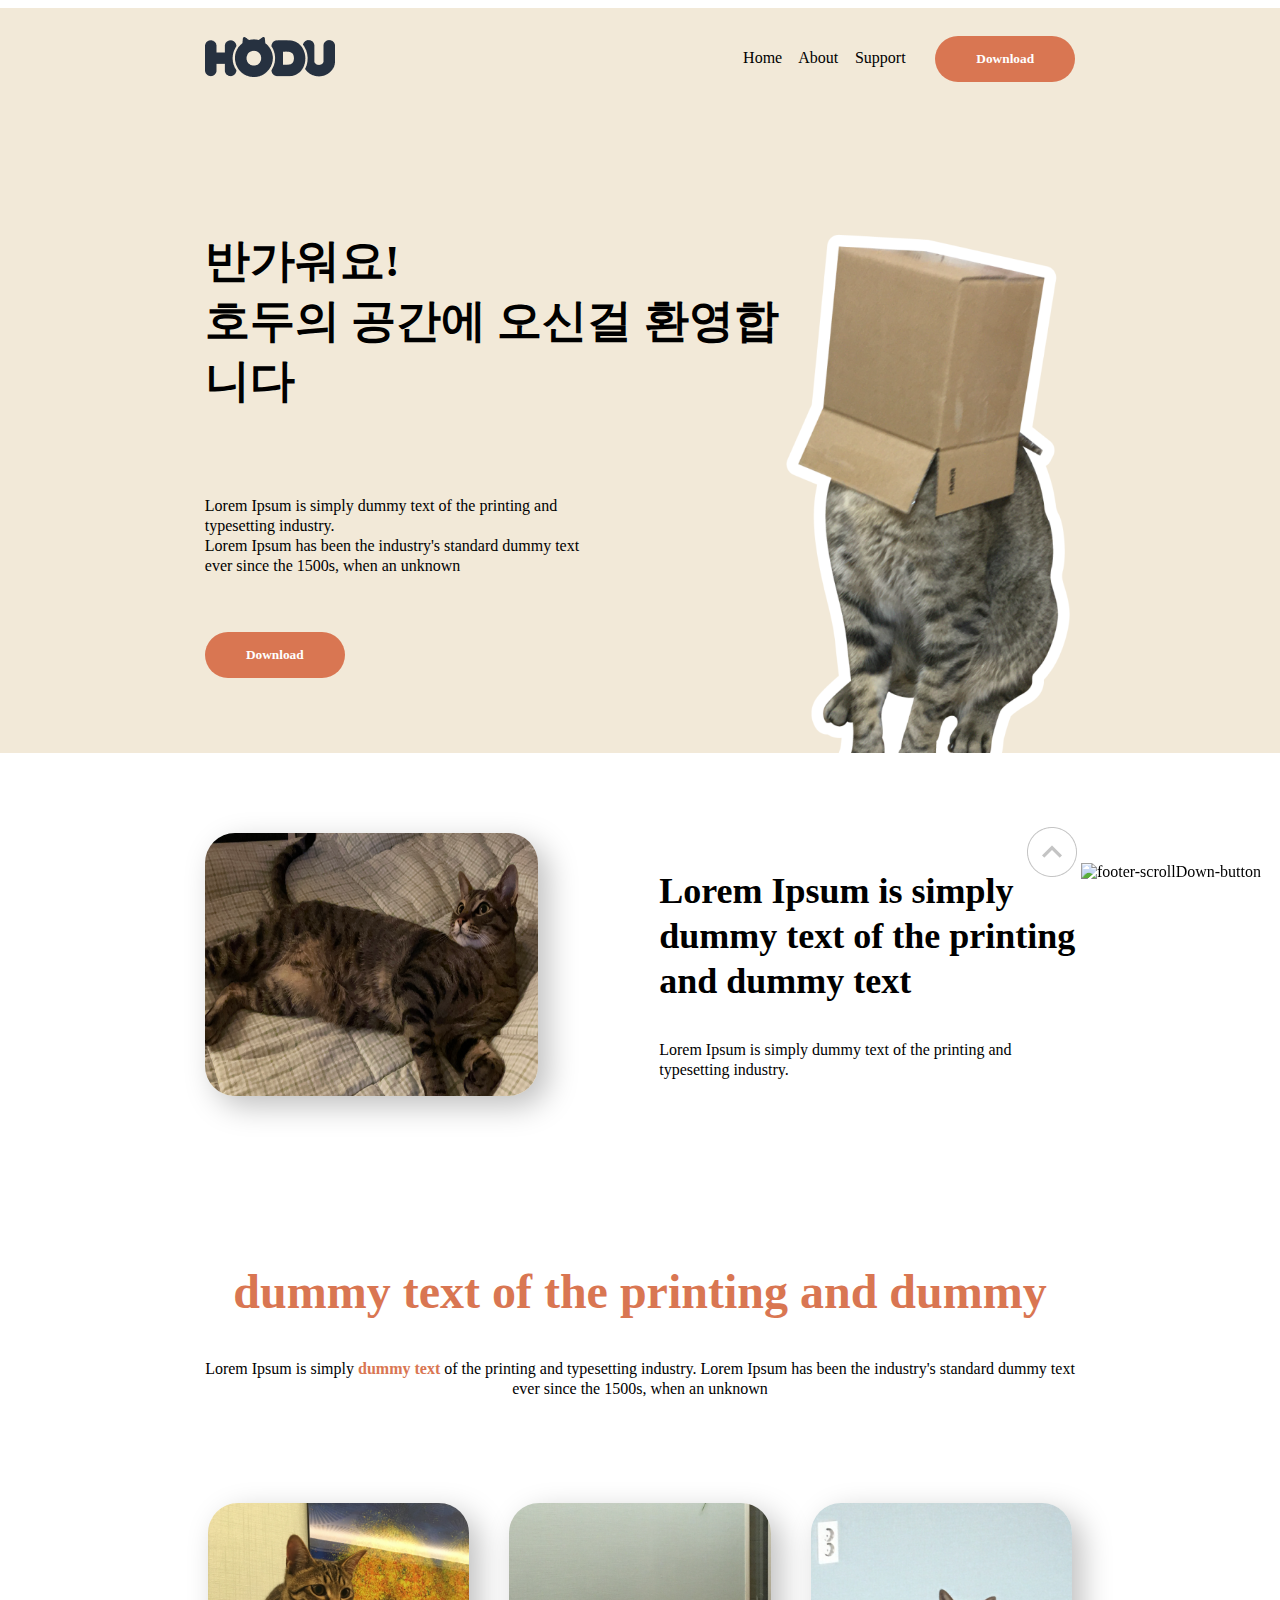
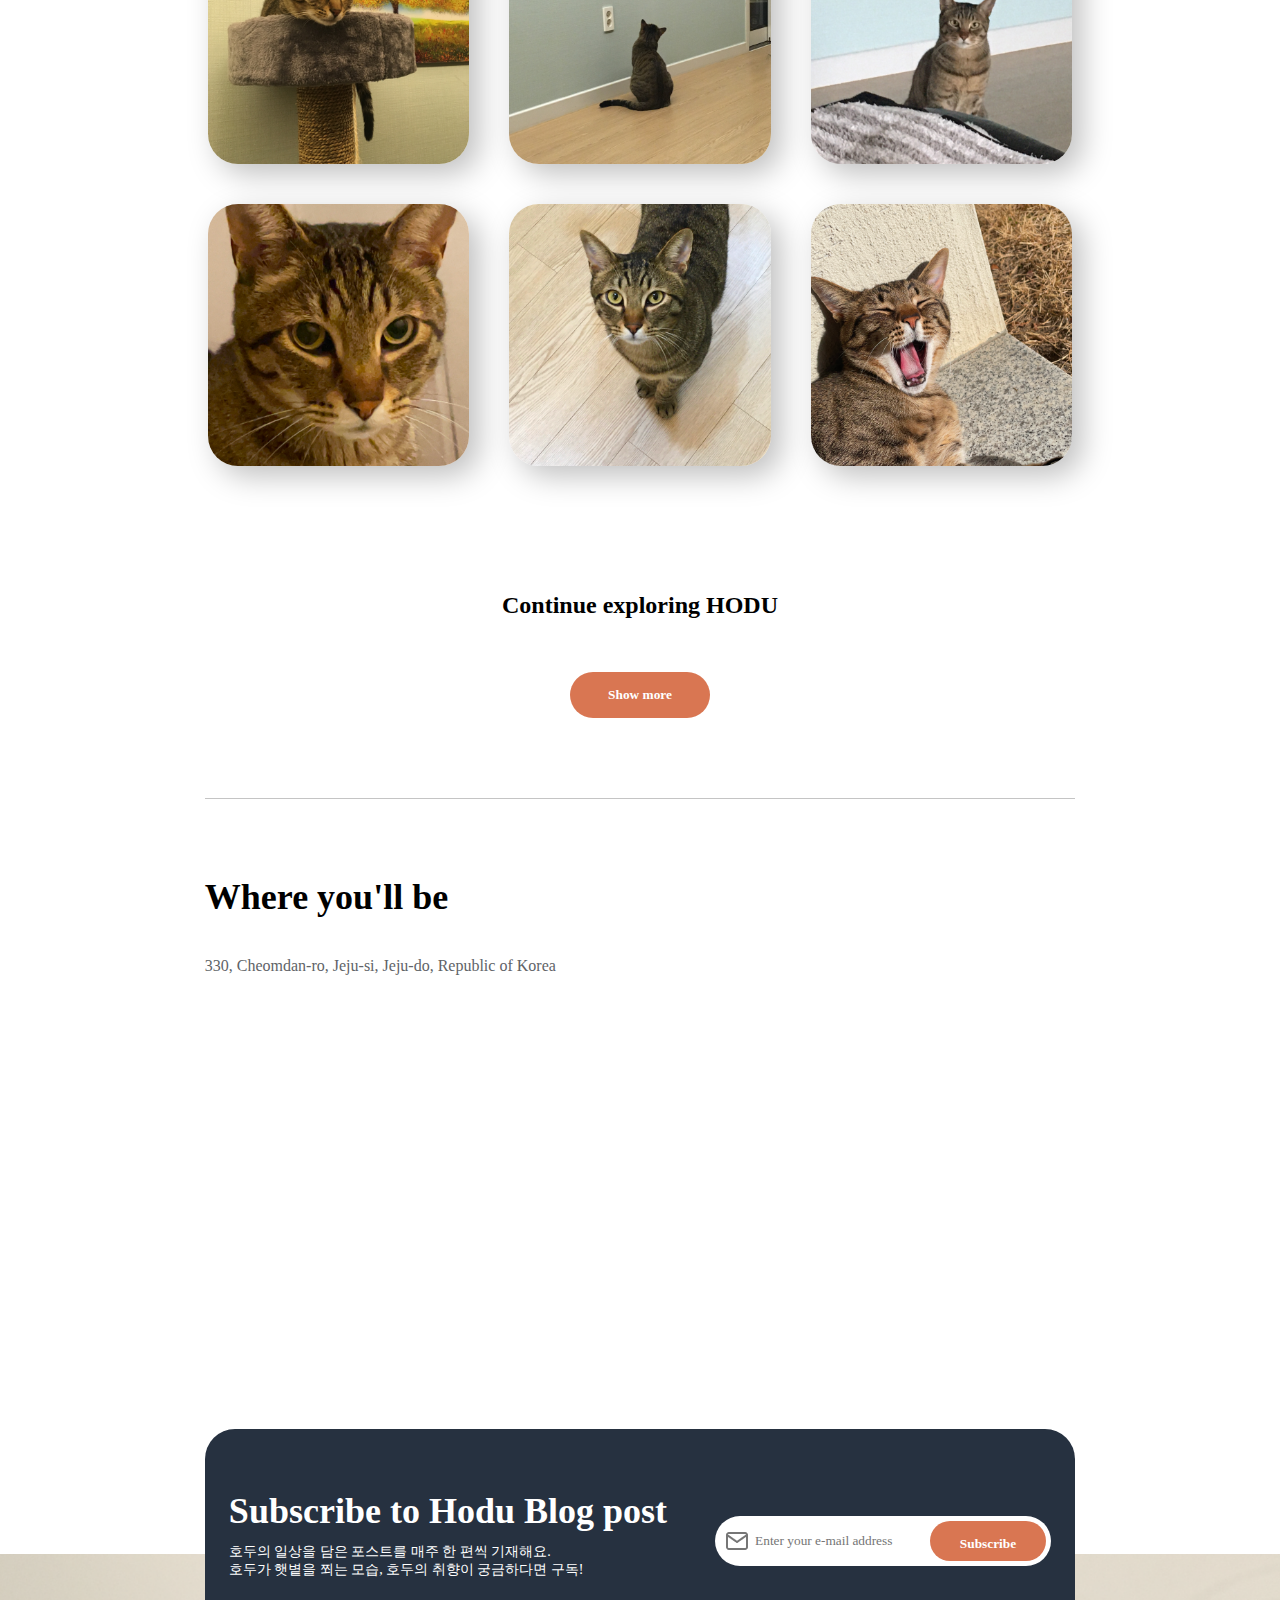
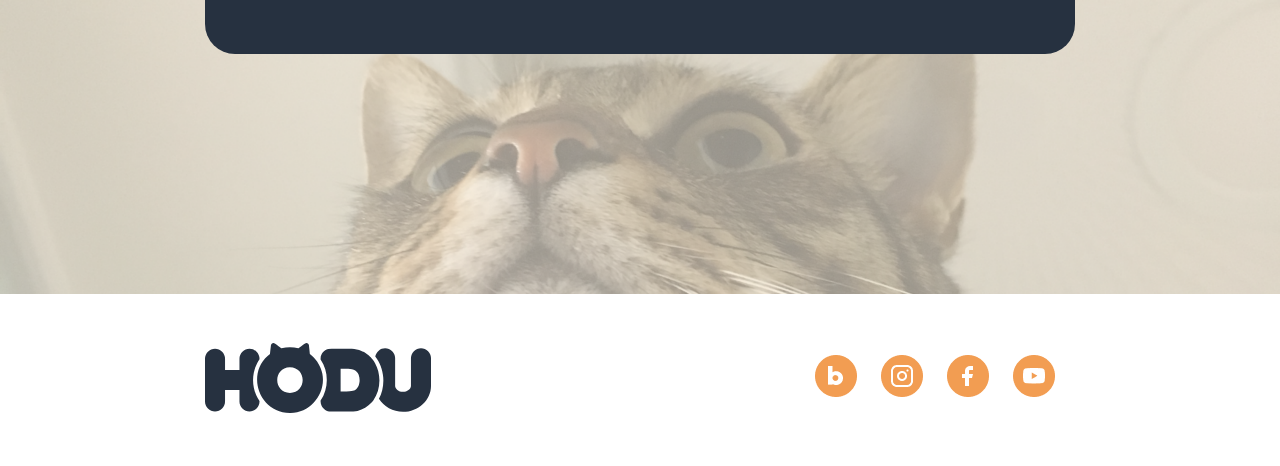
==== index.html @ 346e8efb "Rename hodu.html to index.html" ====
<!DOCTYPE html>
<html lang="ko">

<head>
  <meta charset="utf-8">
  <meta http-equiv="X-UA-Compatible" content="IE=edge">
  <meta name="viewport" content="width=device-width, initial-scale=1.0">
  <title>HODU</title>
  <link rel="stylesheet" href="./style/hodu.css">
</head>

<body>
  <header>
    <div class="nav-banner-wrap">
      <nav>
        <div class="header-nav">
          <div class="header-nav-logo">
            <img src="./media/Logo-fin.png" alt="HODU 로고">
          </div>
          <div class="header-nav-menu">
            <a href="" class="header-nav-home">Home</a>
            <a href="" class="header-nav-about">About</a>
            <a href="" class="header-nav-support">Support</a>
            <button href="" class="header-nav-download-button">Download</button>
          </div>
          <!-- 모바일 view start-->
          <img class="header-nav-hamburger-icon" src="./media/menu.svg" alt="햄버거 메뉴 열기 아이콘">
          <div class="header-nav-hamburger-menu" id="header-nav-hamburger-menu">
            <ul id="menu">
              <img class="header-nav-hamburger-close-icon" src="./media/arrow-right.svg" alt="햄버거 메뉴 닫기 아이콘">
              <a href="#">
                <li class="menu-home">Home</li>
              </a>
              <a href="#">
                <li class="menu-about">About</li>
              </a>
              <a href="#">
                <li class="menu-support">Support</li>
              </a>
              <button class="menu-download-button">Download</button>
            </ul>
          </div>
          <!-- 모바일 view end-->


        </div>
      </nav>
      <div class="header-banner">
        <div class="header-banner-texts">
          <p class="header-banner-main-text">반가워요!<br> 호두의 공간에 오신걸 환영합니다
          </p>
          <p class="header-banner-sub-text">
            Lorem Ipsum is simply dummy text of the printing and<br>
            typesetting industry.<br>
            Lorem Ipsum has been the industry's standard dummy text<br>
            ever since the 1500s, when an unknown
          </p>
          <button href="" id="header-banner-download-button" class="header-nav-download-button">Download</button>
        </div>
        <img class="header-banner-img" src="./media/img_cat_png.png" alt="banner-cat-with-head-in-box">
      </div>
    </div>
  </header>

  <main>
    <div class="scroll-button-wrap">
      <img class="scroll-top-button" src="./media/scroll-top-btn.png" alt="footer-scrollTop-button">
      <img class="scroll-down-button" src="./media/scroll-down-btn.png" alt="footer-scrollDown-button">
    </div>

    <div class="main-img-single">
      <img class="main-single-img" src="./media/img_4.png" alt="main-cat-lying-down">
      <div class="main-img-single-texts">
        <p class="main-img-single-main-text">Lorem Ipsum is simply<br>
          dummy text of the printing<br>
          and dummy text
        </p>
        <p class="main-img-single-sub-text">
          Lorem Ipsum is simply dummy text of the printing and<br>
          typesetting industry.
        </p>
      </div>
    </div>
    <div class="main-img-grid">
      <div class="main-img-grid-texts">
        <p class="main-img-grid-texts-bold">dummy text of the printing and dummy</p>
        <p class="main-img-grid-texts-plain">Lorem Ipsum is simply <span class="main-img-grid-texts-colored">dummy
            text</span> of the printing and typesetting
          industry.
          Lorem Ipsum has been the industry's standard dummy text ever since the 1500s, when an unknown</p>
      </div>
      <div class="main-img-grid-container">
        <img class="main-img-grid-item1" src="./media/img_1.png" alt="main-img-grid-cat-on-cat-tower">
        <img class="main-img-grid-item2" src="./media/img_2.png" alt="main-img-grid-cat-staring-at-wall">
        <img class="main-img-grid-item" src="./media/img_3.png" alt="main-img-grid-cat-staring-you">
        <img class="main-img-grid-item" src="./media/img_1-1.png" alt="main-img-grid-cat-staring-you-with-big-eyes">
        <img class="main-img-grid-item" src="./media/img_2-1.png" alt="main-img-grid-cat-staring-up-from-floor">
        <img class="main-img-grid-item" src="./media/img_3-1.png" alt="main-img-grid-cat-yawning">

      </div>
      <div class="main-img-grid-text-below">
        <p class="main-img-grid-text-below-bold">Continue exploring HODU</p>
        <button type="button" class="main-img-grid-more-button">Show more</button>
      </div>
      <hr class="main-img-grid-hr">
    </div>

    <div class="main-kakao-map-wrap">
      <div class="main-kakao-map-texts">
        <p class="main-kakao-map-texts-bold">Where you'll be</p>
        <p class="main-kakao-map-texts-plain">330, Cheomdan-ro, Jeju-si, Jeju-do, Republic of Korea</p>
      </div>
      <div id="map" style="width:100%;height:350px;"></div>
    </div>

    <div class="main-subscribe-wrap">
      <div class="main-subscribe-texts">
        <p class="main-subscribe-text-bold">Subscribe to Hodu Blog post</p>
        <p class="main-subscribe-text-plain">호두의 일상을 담은 포스트를 매주 한 편씩 기재해요.<br>
          호두가 햇볕을 쬐는 모습, 호두의 취향이 궁금하다면 구독!
      </div>

      <form onSubmit="return false;" class="main-subscribe-email-form">
        <div class="main-subscribe-email-input-wrap">
          <input class="main-subscribe-email-input" type="email" name="email" id="email"
            placeholder="Enter your e-mail address" required>

          <button type="button" class="main-subscribe-email-input-button">Subscribe</button>
        </div>


      </form>



    </div>

    <div class="main-subscribe-modal">
      <div class="modal-body">
        <img src="./media/cat 1.png">
        <span class="main-subscribe-modal-text-bold">Thank you!</span>
        <p class="main-subscribe-modal-text-plain">Lorem Ipsum is simply dummy text of the printing industry.</p>
        <button class="main-subscribe-modal-button">OK! I Love HODU</button>
      </div>

    </div>
  </main>

  <footer>
    <div class="footer-img-wrap">
      <img class="footer-background" src="./media/img_5.png" alt="footer-background-cat">
    </div>
    <div class="footer-logo-icons-menu-wrap">
      <div class="footer-logo-icons-wrap">
        <img class="footer-logo" src="./media/Logo-fin.svg" alt="HODU 로고">
        <div class="footer-icons-wrap">
          <a href="https://section.blog.naver.com/BlogHome.naver?directoryNo=0&currentPage=1&groupId=0" target="_blank">
            <img src="./media/icon-blog.png" alt="blog-icon">
          </a>
          <a href="https://www.instagram.com/" target="_blank">
            <img src="./media/icon-insta.png" alt="instagram-icon">
          </a>
          <a href="https://www.facebook.com/?locale=ko_KR" target="_blank">
            <img src="./media/icon-facebook.png" alt="facebook-con">
          </a>
          <a href="https://www.youtube.com/" target="_blank">
            <img src="./media/icon-youtube.png" alt="youtube-icon">
          </a>
        </div>
      </div>
      <!-- 모바일 뷰 푸터 메뉴-->
      <div class="footer-menu-wrap">
        <ul id="footer-menu">
          <a href="#">
            <li class="footer-about">About</li>
          </a>
          <a href="#">
            <li class="footer-blog">Blog</li>
          </a>
          <a href="#">
            <li class="footer-support">Support</li>
          </a>
          <a href="#">
            <li class="footer-terms">Terms of Use</li>
          </a>
        </ul>
      </div>
    </div>

  </footer>

  <script type="text/javascript" src="./script/hamburgerMenu.js"></script>
  <script type="text/javascript" src="./script/imageScroll.js"></script>
  <script type="text/javascript" src="//dapi.kakao.com/v2/maps/sdk.js?appkey=acb722c33382a0babd0f0a0700fb8a99"></script>
  <script type="text/javascript" src="./script/kakaoMap.js"></script>
  <script type="text/javascript" src="./script/subscribeModal.js"></script>
  <script type="text/javascript" src="./script/scrollBtn.js"></script>
</body>

</html>
---- style/hodu.css ----
@import "reset.css";

@font-face {
  font-family: "Pretendard-Regular";
  src: url("https://cdn.jsdelivr.net/gh/Project-Noonnu/noonfonts_2107@1.1/Pretendard-Regular.woff")
    format("woff");
  font-weight: 400;
  font-style: normal;
}

html {
}

body {
  /* width: 100%; */
  display: flex;
  flex-direction: column;
  align-items: center;
  font-family: "Pretendard-Regular";
  font-size: 16px;
}

header {
  background-color: #f2e9d8;
  width: 100vw;
}

.header-nav {
  display: flex;
  height: 102px;
  justify-content: space-between;
  align-items: center;
  margin-left: 20vw;
  margin-right: 20vw;
}

.header-nav-logo {
}
.header-nav-menu {
}

.header-nav-home,
.header-nav-about {
  margin-right: 1vw;
  text-decoration: none;
  color: black;
}

.header-nav-support {
  margin-right: 2vw;
  text-decoration: none;
  color: black;
}

.header-nav-download-button {
  font-family: "Pretendard-Regular";
  color: white;
  background-color: #d97652;
  border: none;
  border-radius: 40px;
  font-weight: 700;
  width: 140px;
  padding: 15px 31px;
}

.header-nav-hamburger-icon,
#header-nav-hamburger-menu {
  display: none;
}

.header-banner {
  display: flex;
  justify-content: space-between;
  margin-left: 20vw;
  margin-right: 20vw;
}

.header-banner-texts {
  /* margin-top: 200px; */
  display: flex;
  flex-direction: column;
  justify-content: center;
}
.header-banner-main-text {
  font-weight: 700;
  font-size: 45px;
  line-height: 60px;
}

.header-banner-sub-text {
  margin-top: 40px;
  line-height: 20px;
}

#header-banner-download-button {
  margin-top: 40px;
}

main {
  width: 60vw;
}

.header-banner img {
  margin-top: 100px;
  max-width: 23vw;
  height: auto;
}

.main-img-single {
  display: flex;
  justify-content: space-between;

  margin-top: 80px;
}

.main-img-single img {
  max-width: 35vw;
  height: auto;
  border-radius: 30px;
  box-shadow: 10px 10px 30px 0px rgba(0, 0, 0, 0.25);
}
.main-img-single-texts {
}
.main-img-single-main-text {
  font-weight: 700;
  font-size: 36px;
  line-height: 45px;
}

.main-img-single-sub-text {
  line-height: 20px;
  margin-top: 30px;
}

.main-img-grid {
  margin-top: 120px;
  display: flex;
  flex-direction: column;
  justify-content: center;
}
.main-img-grid-texts-bold {
  color: #d97652;
  text-align: center;
  font-size: 48px;
  font-weight: 700;
  margin-bottom: 40px;
}

.main-img-grid-texts-plain {
  text-align: center;
  line-height: 20px;
}

.main-img-grid-texts-colored {
  color: #d97652;
  font-weight: 700;
}

.main-img-grid-container {
  margin-top: 88px;
  display: flex;
  justify-content: center;
  flex-wrap: wrap;
  column-gap: 40px;
  row-gap: 40px;
}
.main-img-grid-container img {
  border-radius: 30px;
  width: 30%;
  box-shadow: 10px 10px 30px 0px rgba(0, 0, 0, 0.25);
  margin-bottom: auto;
}

.main-img-grid-container.loading-image {
  width: 20%;
  border-radius: 0px;
  box-shadow: 0 0 0 transparent;
}

.main-img-grid-text-below {
  margin-top: 100px;
  display: flex;
  flex-direction: column;
  align-items: center;
}

.main-img-grid-text-below-bold {
  font-size: 24px;
  font-weight: 700;
  line-height: 30px;
}

.main-img-grid-more-button {
  font-family: "Pretendard-Regular";
  color: white;
  background-color: #d97652;
  border: none;
  border-radius: 40px;
  font-weight: 700;
  width: 140px;
  padding: 15px 31px;
  margin-top: 28px;
}

.main-img-grid-hr {
  height: 1px;
  background: #c4c4c4;
  width: 100%;
  border: 0;
  margin-top: 80px;
}

.main-kakao-map-wrap {
}

.main-kakao-map-texts-bold {
  font-size: 36px;
  font-weight: 700;
  line-height: 45px;
  margin-top: 68px;
}

.main-kakao-map-texts-plain {
  color: #606367;
  font-weight: 500;
  line-height: 20px;
  margin-top: 20px;
}

#map {
  margin-top: 40px;
  width: 100%;
}

.main-subscribe-wrap {
  position: relative;

  margin-top: 63px;
  border-radius: 30px;
  background: #263140;
  display: flex;
  justify-content: space-around;
  flex-wrap: wrap;
  align-items: center;
  height: 25vh;
  /* padding: 50px; */
  /* padding-left: 3vw; */
  /* padding-right: 30px; */
  z-index: 9;
}

.main-subscribe-text-bold {
  color: #fff;
  font-size: 36px;
  font-weight: 700;
  margin: 0;
  line-height: 45px;
}
.main-subscribe-text-plain {
  color: #fff;
  font-size: 14px;
  font-weight: 400;
  line-height: 18px;
  margin-top: 1vh;
}

.main-subscribe-email-input-wrap {
  position: relative;
}

.main-subscribe-email-input {
  background-image: url("../media/mail.png");
  background-position: 10px center;
  background-size: auto;
  background-repeat: no-repeat;
  padding: 0px 40px;
  width: 20vw;
  font-family: "Pretendard-Regular";

  border-radius: 60px;
  border: none;
  height: 50px;
  /* margin-left: auto; */
}

.mail-icon {
  position: absolute;
  left: 10px;
  top: 0;
  bottom: 0;
}

.main-subscribe-email-input-button {
  position: absolute;
  top: 0;
  bottom: 0;
  right: 5px;
  margin: auto 0;
  font-family: "Pretendard-Regular";
  color: white;
  font-weight: 700;
  background-color: #d97652;
  border: none;
  border-radius: 40px;
  height: 40px;
  padding: 15px 30px;
}

.main-subscribe-modal {
  display: none;
  position: fixed;

  justify-content: center;
  align-items: center;

  top: 0;
  left: 0;
  width: 100%;
  height: 100%;
  z-index: 10;
}

.modal-body {
  display: flex;
  justify-content: center;
  align-items: center;

  flex-direction: column;
  justify-content: center;
  align-items: center;
  background-image: url("../media/무제-1\ 1.png");
  width: 600px;
  height: 400px;
  border-radius: 30px;
  box-shadow: 0px 0px 30px 0px rgba(0, 0, 0, 0.2);
}

.main-subscribe-modal-text-bold {
  margin-top: 24px;
  color: #d97652;
  text-align: center;
  font-size: 36px;
  font-weight: 700;
}

.main-subscribe-modal-text-plain {
  margin-top: 12px;
}

.main-subscribe-modal-button {
  font-family: "Pretendard-Regular";
  color: white;
  background-color: #d97652;
  border: none;
  border-radius: 40px;
  font-weight: 700;
  /* width: 140px; */
  padding: 15px 31px;
  margin-top: 38px;
}

footer {
  width: 100vw;
}
.footer-img-wrap {
  position: relative;
}
.footer-background {
  height: 340px;
  width: 100vw;
  background-size: cover;
  object-fit: cover;
  margin-top: -100px;
}

.scroll-button-wrap {
  /* display: flex;
  justify-content: space-between; */
  position: fixed;
  bottom: 19px;
  right: 19px;
  z-index: 11;
}

.footer-logo-icons-wrap {
  display: flex;
  justify-content: center;
  align-items: center;
  height: 160px;
  width: 60vw;
  margin: 0 auto;
}

.footer-logo {
  margin-right: auto;
  height: 70px;
}

.footer-icons-wrap {
  margin-left: auto;
}

.footer-icons-wrap a {
  text-decoration: none;
}

.footer-icons-wrap img {
  margin-right: 20px;
}

.footer-menu-wrap {
  display: none;
}

@media (max-width: 1800px) {
  .main-img-single img {
    max-width: 30vw;
  }
}

@media (max-width: 1600px) {
  main,
  .footer-logo-icons-wrap {
    width: 64vw;
  }

  .header-nav,
  .header-banner {
    margin-left: 18vw;
    margin-right: 18vw;
  }

  .main-img-single img {
    max-width: 28vw;
  }
}

@media (max-width: 1400px) {
  main,
  .footer-logo-icons-wrap {
    width: 68vw;
  }

  .header-nav,
  .header-banner {
    margin-left: 16vw;
    margin-right: 16vw;
  }

  .main-img-single img {
    max-width: 26vw;
  }
}

@media (max-width: 1200px) {
  main,
  .footer-logo-icons-wrap {
    width: 72vw;
  }

  .header-nav,
  .header-banner {
    margin-left: 14vw;
    margin-right: 14vw;
  }

  .main-img-single img {
    max-width: 24vw;
  }

  .main-img-grid-container img {
    border-radius: 20px;
    width: 40%;
  }
}

@media (max-width: 1000px) {
  main,
  .footer-logo-icons-wrap {
    width: 80vw;
  }

  .header-nav,
  .header-banner {
    margin-left: 10vw;
    margin-right: 10vw;
  }

  .header-banner img {
    margin-top: 100px;
    max-width: 25vw;
    height: auto;
  }
}

@media (max-width: 800px) {
  main,
  .footer-logo-icons-wrap {
    width: 90vw;
  }

  .header-nav,
  .header-banner {
    margin-left: 5vw;
    margin-right: 5vw;
  }
}

/* 모바일 세로 (해상도 ~ 479px)*/
@media (max-width: 550px) {
  html {
    font-size: 14px;
  }

  main {
    width: 90vw;
  }

  .header-nav,
  .header-banner {
    margin-left: 5vw;
    margin-right: 5vw;
  }

  .header-nav {
    display: flex;
    height: 76px;
    align-items: center;
    /* margin-left: 20vw;
    margin-right: 20vw; */
  }

  .header-nav-logo img {
    width: 92px;
    height: 28px;
  }

  .header-nav-menu {
    display: none;
  }

  .header-nav-hamburger-icon {
    display: block;
    cursor: pointer;
  }

  /* 햄버거 버튼 클릭 시 css */
  .header-nav-hamburger-menu {
    display: none;
    position: relative;
    z-index: 11;
  }

  #menu {
    position: fixed;
    /* width: 300px; */
    width: 50vw;
    height: 100vh;
    top: -10vh;
    right: 0;
    padding: 50px;
    padding-top: 125px;
    background: #263140;
  }

  #menu .header-nav-hamburger-close-icon {
    margin-top: -5vw;
    margin-left: -5vw;
    cursor: pointer;
  }

  #menu li {
    text-decoration: none;
    color: #fff;
    font-size: 16px;
    font-weight: 700;
    line-height: 20px;
  }

  #menu .menu-home {
    margin-top: 120px;
  }

  #menu .menu-about,
  #menu .menu-support {
    margin-top: 30px;
  }

  #menu .menu-download-button {
    margin-top: 50px;
    font-family: "Pretendard-Regular";
    color: white;
    background-color: #d97652;
    border: none;
    border-radius: 40px;
    font-weight: 700;
    line-height: 18px;
    padding: 15px 31px;
    margin-top: 38px;
  }

  .header-banner {
    flex-wrap: wrap;
    flex-direction: column;
    justify-content: center;
    align-items: center;
  }

  .header-banner-texts {
    /* margin-top: 200px; */
    display: flex;
    flex-direction: column;
    justify-content: center;
    align-items: center;
  }
  .header-banner-main-text {
    text-align: center;
    font-weight: 700;
    font-size: 24px;
    line-height: 30px;
    margin-top: 40px;
  }

  .header-banner-sub-text {
    text-align: center;
    font-size: 14px;
    margin-top: 40px;
    line-height: 20px;
  }

  #header-banner-download-button {
    margin-top: 40px;
  }

  .main-img-single {
    flex-direction: column;
    flex-wrap: nowrap;
    align-items: center;
  }

  .main-img-single img {
    max-width: 80vw;
  }

  .main-img-single-texts {
  }

  .header-banner img {
    margin-top: 100px;
    max-width: 70vw;
    height: auto;
  }

  .main-img-single-main-text {
    font-size: 24px;
    line-height: 30px;
    margin-top: 40px;
  }

  .main-img-single-sub-text {
    font-size: 14px;
    line-height: 18px;
    margin-top: 20px;
  }

  .main-img-grid-texts-bold {
    font-size: 24px;
    line-height: 30px;
  }

  .main-img-grid-texts-plain {
  }
  .main-img-grid-container img {
    border-radius: 20px;
    width: 90%;
  }

  .footer-logo-icons-menu-wrap {
    display: flex;
    margin-left: 5vw;

    width: 90vw;
  }

  .footer-logo-icons-wrap {
    flex-direction: column;
    justify-content: space-evenly;
    align-items: flex-start;

    height: 160px;

    /* margin: 0; */
  }

  .footer-logo {
    margin-right: 0;
    height: 34px;
  }

  .footer-icons-wrap {
    margin-left: 0;
  }

  .footer-icons-wrap img {
    margin-right: 16px;
    width: 32px;
  }

  .footer-menu-wrap {
    display: flex;
    text-align: right;
    /* margin-right: 5vw; */
  }

  .footer-menu-wrap a {
    text-decoration: none;
    font-family: "Pretendard-Regular";
    font-size: 14px;
    color: #767676;
    line-height: 18px;
  }

  .footer-menu-wrap li {
    margin-top: 1vh;
  }
}
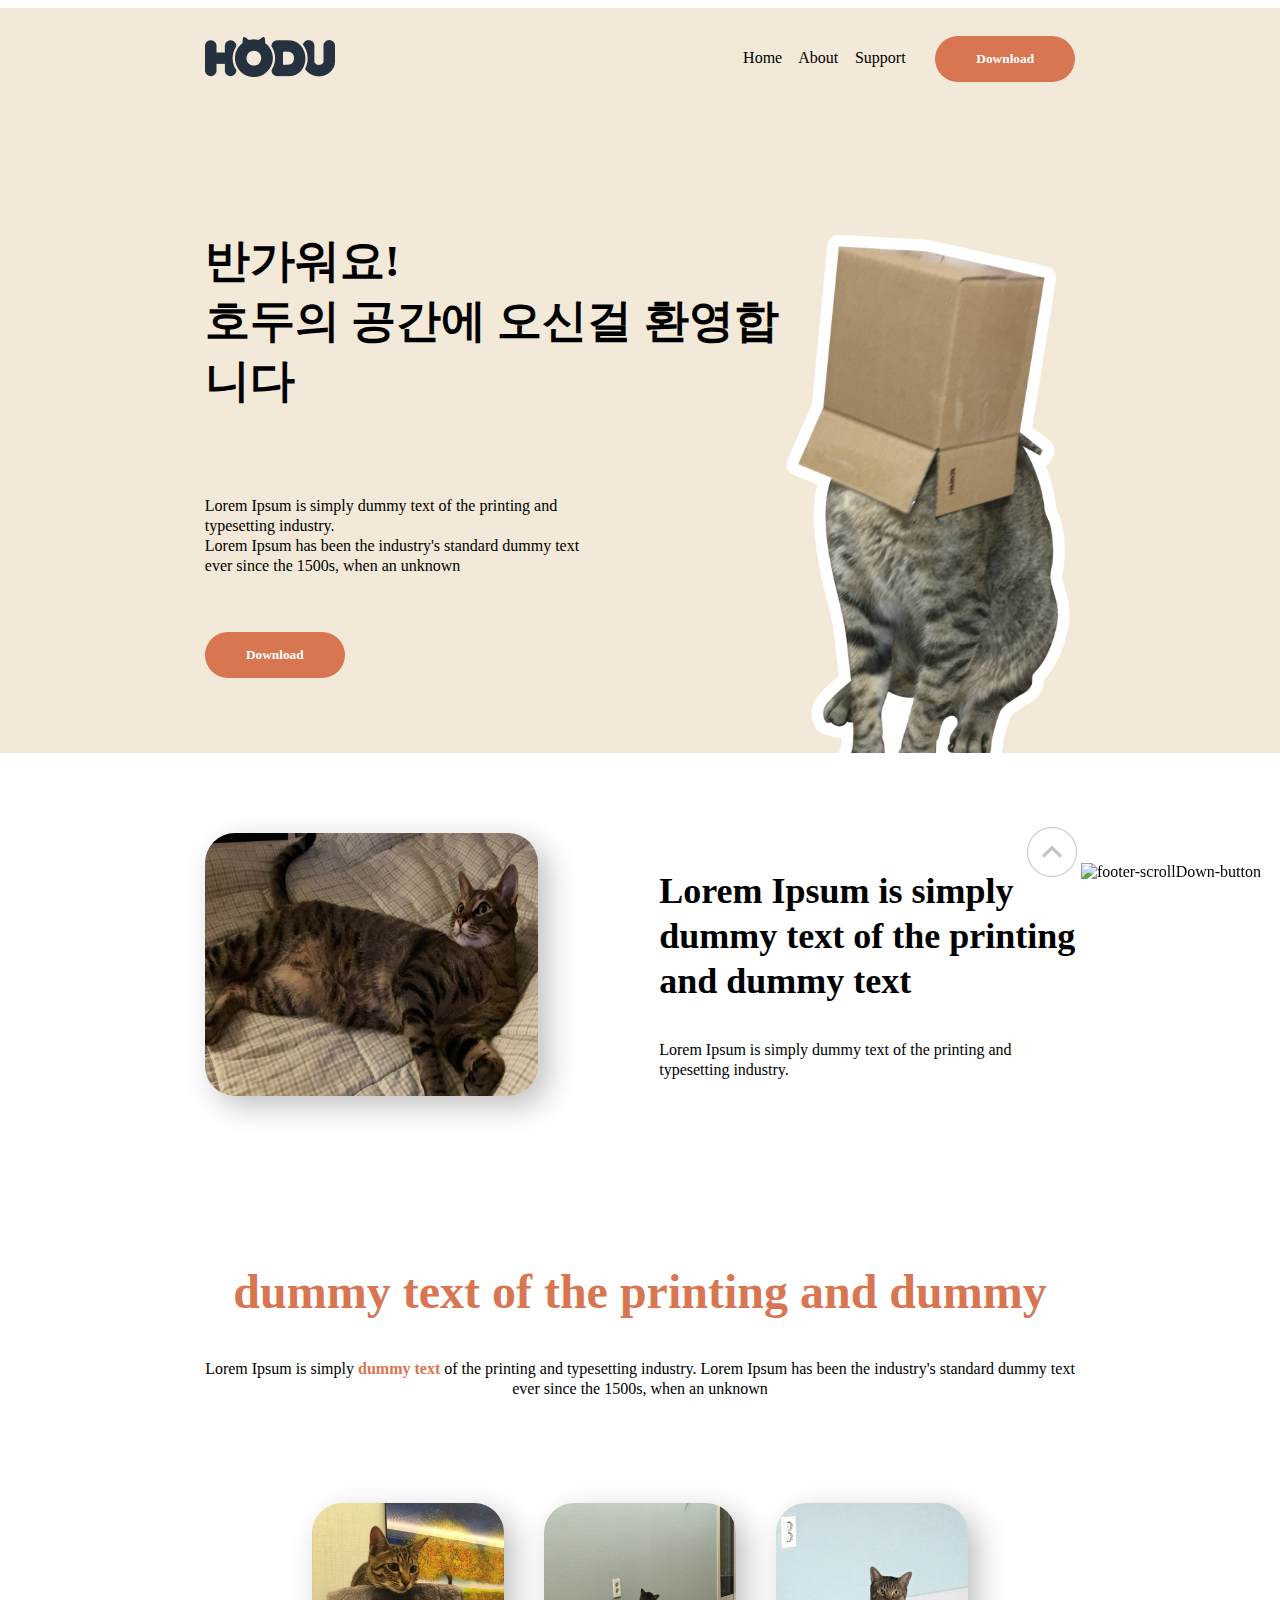
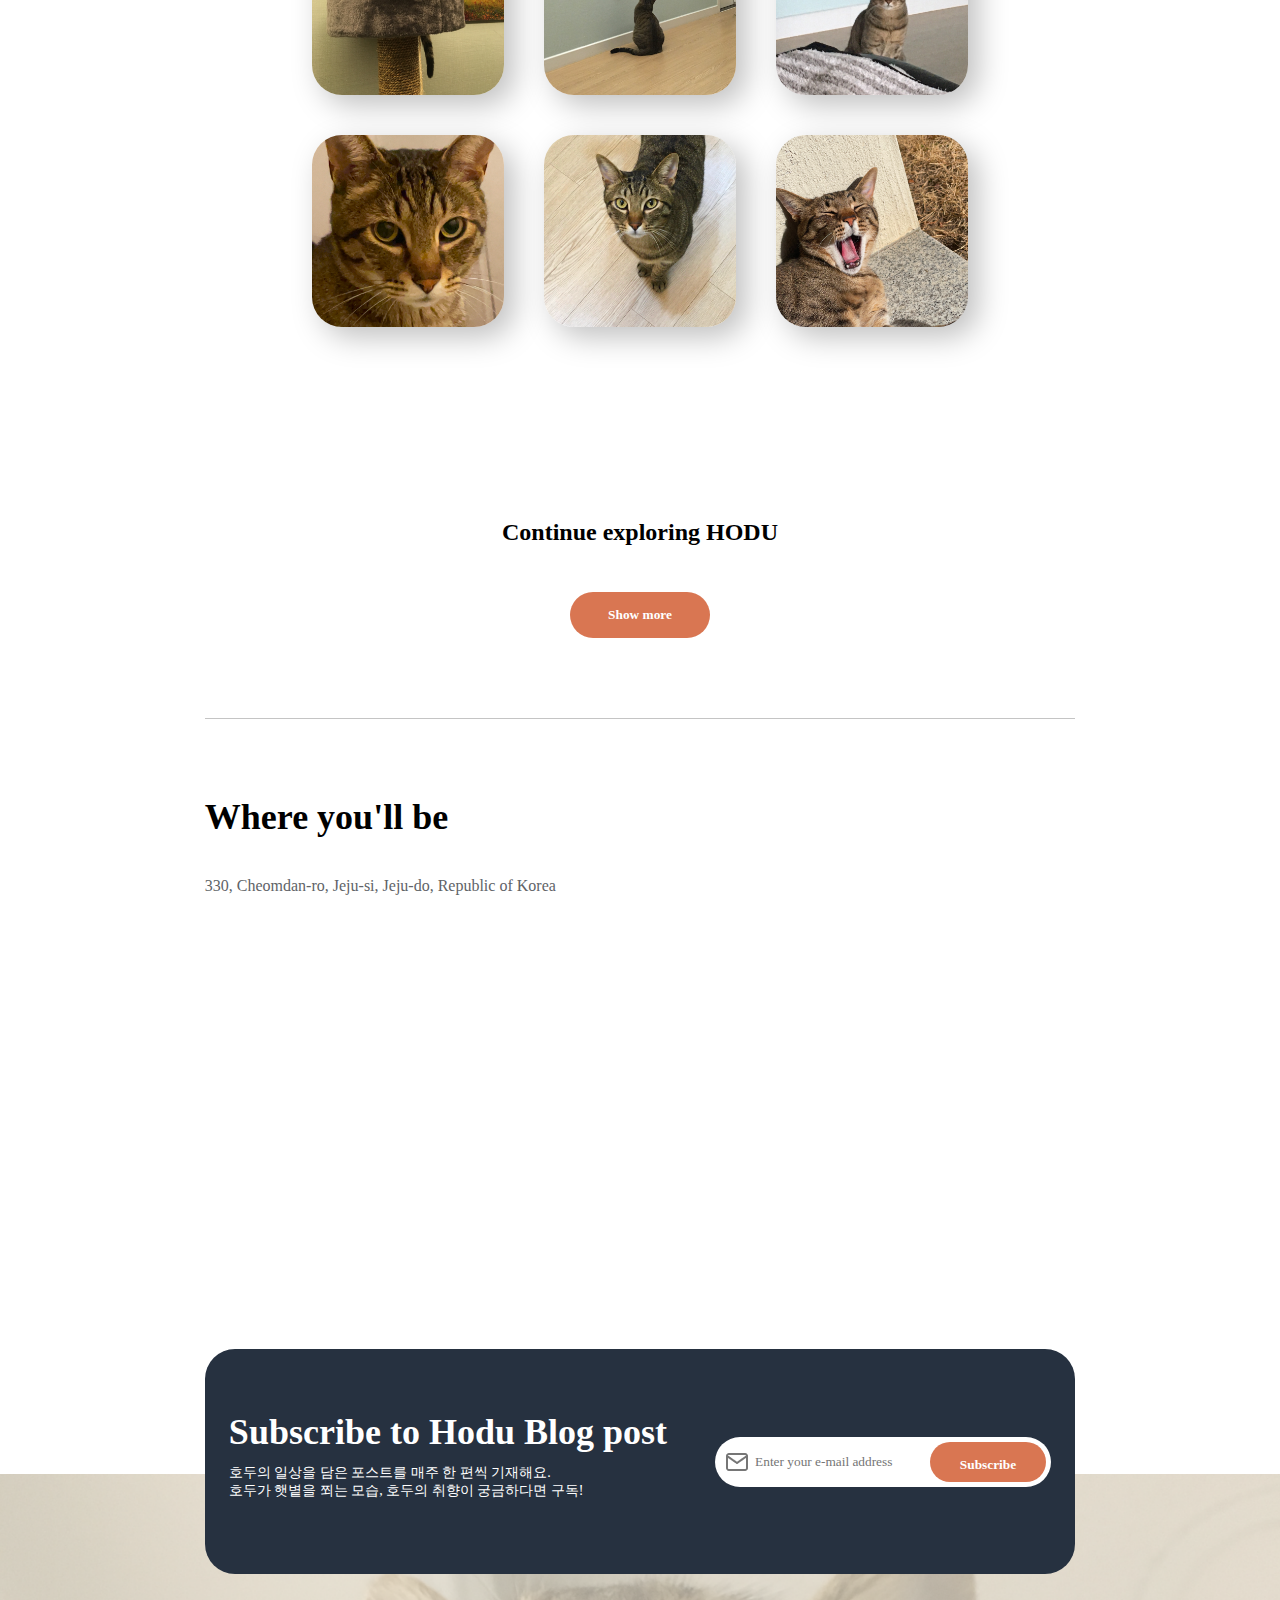
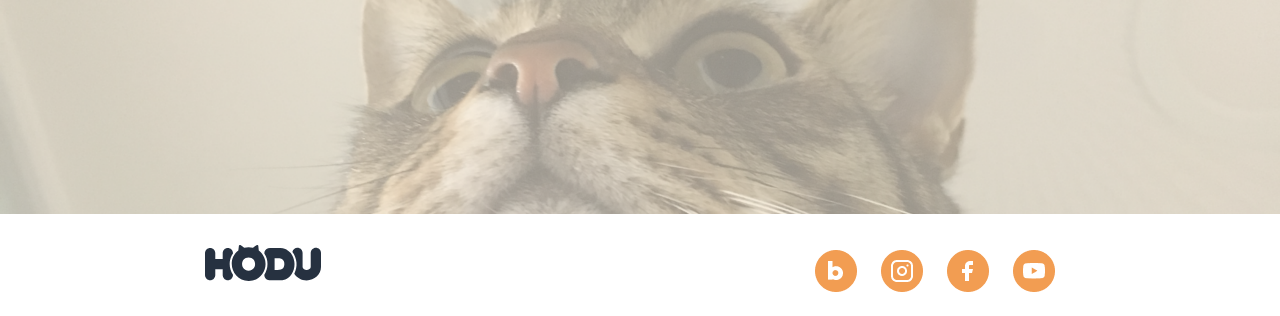
==== commit 176831e8: "Feat: 이미지 다운로드 기능 추가" ====
--- a/index.html
+++ b/index.html
@@ -18,10 +18,12 @@
             <img src="./media/Logo-fin.png" alt="HODU 로고">
           </div>
           <div class="header-nav-menu">
-            <a href="" class="header-nav-home">Home</a>
-            <a href="" class="header-nav-about">About</a>
-            <a href="" class="header-nav-support">Support</a>
-            <button href="" class="header-nav-download-button">Download</button>
+            <a href="#banner" class="header-nav-home">Home</a>
+            <a href="#about" class="header-nav-about">About</a>
+            <a href="#support" class="header-nav-support">Support</a>
+            <a href="./media/blushing-hodu.png" download>
+              <button type="button" href="" class="header-nav-download-button">Download</button>
+            </a>
           </div>
           <!-- 모바일 view start-->
           <img class="header-nav-hamburger-icon" src="./media/menu.svg" alt="햄버거 메뉴 열기 아이콘">
@@ -45,7 +47,7 @@
 
         </div>
       </nav>
-      <div class="header-banner">
+      <div class="header-banner" id="banner">
         <div class="header-banner-texts">
           <p class="header-banner-main-text">반가워요!<br> 호두의 공간에 오신걸 환영합니다
           </p>
@@ -55,7 +57,10 @@
             Lorem Ipsum has been the industry's standard dummy text<br>
             ever since the 1500s, when an unknown
           </p>
-          <button href="" id="header-banner-download-button" class="header-nav-download-button">Download</button>
+          <a href="./media/lying_hodu.png" download>
+            <button href="" id="header-banner-download-button" class="header-nav-download-button">Download</button>
+
+          </a>
         </div>
         <img class="header-banner-img" src="./media/img_cat_png.png" alt="banner-cat-with-head-in-box">
       </div>
@@ -68,8 +73,8 @@
       <img class="scroll-down-button" src="./media/scroll-down-btn.png" alt="footer-scrollDown-button">
     </div>
 
-    <div class="main-img-single">
-      <img class="main-single-img" src="./media/img_4.png" alt="main-cat-lying-down">
+    <div class="main-img-single" id="about">
+      <img class="main-single-img" src="./media/lying_hodu.png" alt="main-cat-lying-down">
       <div class="main-img-single-texts">
         <p class="main-img-single-main-text">Lorem Ipsum is simply<br>
           dummy text of the printing<br>
@@ -113,7 +118,7 @@
       <div id="map" style="width:100%;height:350px;"></div>
     </div>
 
-    <div class="main-subscribe-wrap">
+    <div class="main-subscribe-wrap" id="support">
       <div class="main-subscribe-texts">
         <p class="main-subscribe-text-bold">Subscribe to Hodu Blog post</p>
         <p class="main-subscribe-text-plain">호두의 일상을 담은 포스트를 매주 한 편씩 기재해요.<br>
@@ -137,7 +142,7 @@
 
     <div class="main-subscribe-modal">
       <div class="modal-body">
-        <img src="./media/cat 1.png">
+        <img src="./media/blushing-hodu.png">
         <span class="main-subscribe-modal-text-bold">Thank you!</span>
         <p class="main-subscribe-modal-text-plain">Lorem Ipsum is simply dummy text of the printing industry.</p>
         <button class="main-subscribe-modal-button">OK! I Love HODU</button>
@@ -197,4 +202,4 @@
   <script type="text/javascript" src="./script/scrollBtn.js"></script>
 </body>
 
-</html>
+</html>--- a/style/hodu.css
+++ b/style/hodu.css
@@ -61,6 +61,7 @@
   font-weight: 700;
   width: 140px;
   padding: 15px 31px;
+  cursor: pointer;
 }
 
 .header-nav-hamburger-icon,
@@ -166,15 +167,41 @@
 }
 .main-img-grid-container img {
   border-radius: 30px;
-  width: 30%;
+  width: 15vw;
+  height: 15vw;
+  object-fit: cover;
   box-shadow: 10px 10px 30px 0px rgba(0, 0, 0, 0.25);
   margin-bottom: auto;
 }
 
-.main-img-grid-container.loading-image {
-  width: 20%;
-  border-radius: 0px;
-  box-shadow: 0 0 0 transparent;
+.main-img-grid-item {
+}
+
+.new-fetched-image {
+  width: 500px;
+}
+#new-fetched-image {
+  animation: fadein 5s ease 3s;
+  -webkit-animation: fadein 3s; /* Safari and Chrome */
+}
+
+@keyframes fadein {
+  from {
+    opacity: 0;
+  }
+  to {
+    opacity: 1;
+  }
+}
+
+@-webkit-keyframes fadein {
+  /* Safari and Chrome */
+  from {
+    opacity: 0;
+  }
+  to {
+    opacity: 1;
+  }
 }
 
 .main-img-grid-text-below {
@@ -188,6 +215,14 @@
   font-size: 24px;
   font-weight: 700;
   line-height: 30px;
+  margin-top: 10vh;
+  margin-bottom: 5vh;
+}
+
+.refresh-icon {
+  height: 5vh;
+  margin-bottom: 10vh;
+  cursor: pointer;
 }
 
 .main-img-grid-more-button {
@@ -199,7 +234,7 @@
   font-weight: 700;
   width: 140px;
   padding: 15px 31px;
-  margin-top: 28px;
+  cursor: pointer;
 }
 
 .main-img-grid-hr {
@@ -304,6 +339,7 @@
   border-radius: 40px;
   height: 40px;
   padding: 15px 30px;
+  cursor: pointer;
 }
 
 .main-subscribe-modal {
@@ -361,6 +397,8 @@
 
 footer {
   width: 100vw;
+  display: flex;
+  flex-direction: column;
 }
 .footer-img-wrap {
   position: relative;
@@ -382,22 +420,38 @@
   z-index: 11;
 }
 
+.footer-logo-icons-menu-wrap {
+  background-color: #fff;
+}
+
+#footer-logo-icons-menu-wrap {
+  width: 100vw;
+  position: fixed;
+  bottom: 0;
+  left: 50%;
+  transform: translate(-50%, 0);
+  -webkit-box-shadow: 0 -8px 10px -6px rgba(0, 0, 0, 0.25);
+  -moz-box-shadow: 0 -8px 10px -6px rgba(0, 0, 0, 0.25);
+  box-shadow: 0 -8px 10px -6px rgba(0, 0, 0, 0.25);
+}
+
 .footer-logo-icons-wrap {
   display: flex;
   justify-content: center;
   align-items: center;
-  height: 160px;
+  height: 10vh;
   width: 60vw;
   margin: 0 auto;
 }
 
 .footer-logo {
   margin-right: auto;
-  height: 70px;
+  height: 4vh;
 }
 
 .footer-icons-wrap {
   margin-left: auto;
+  height: 3vh;
 }
 
 .footer-icons-wrap a {
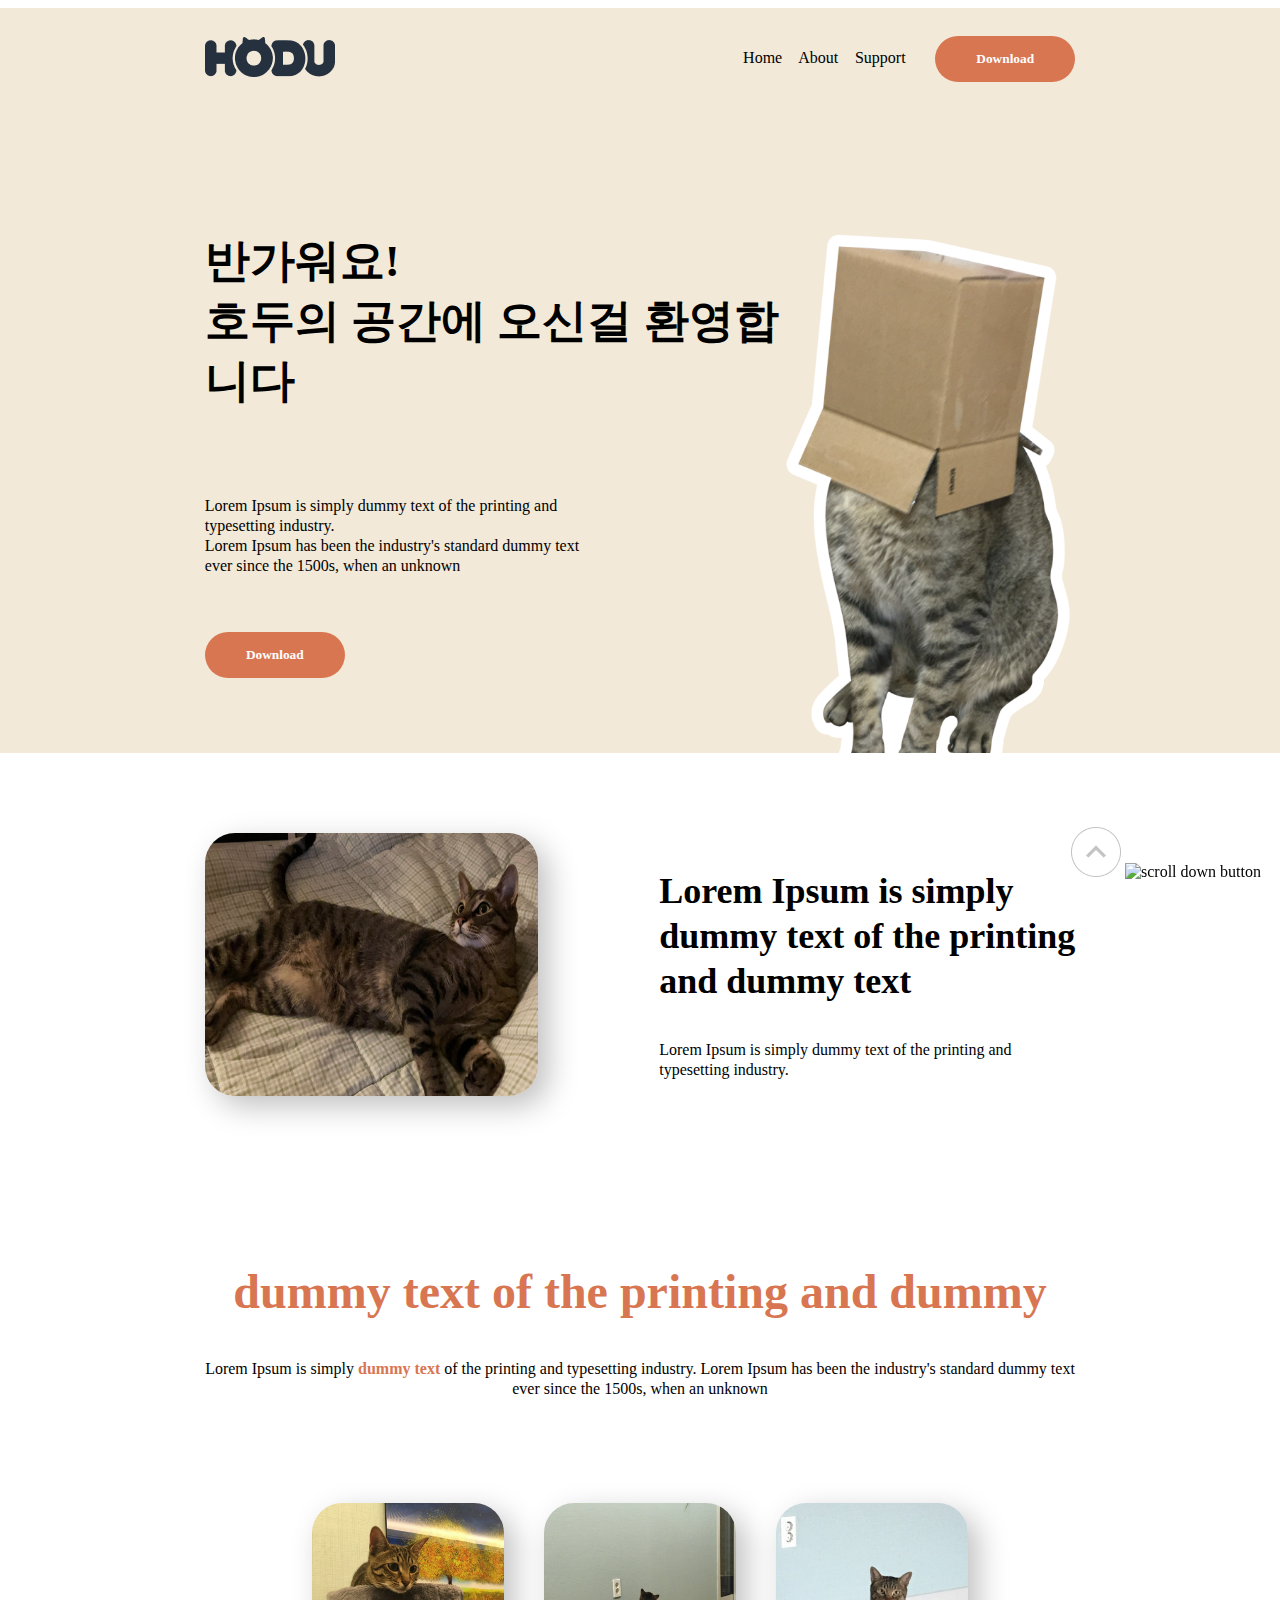
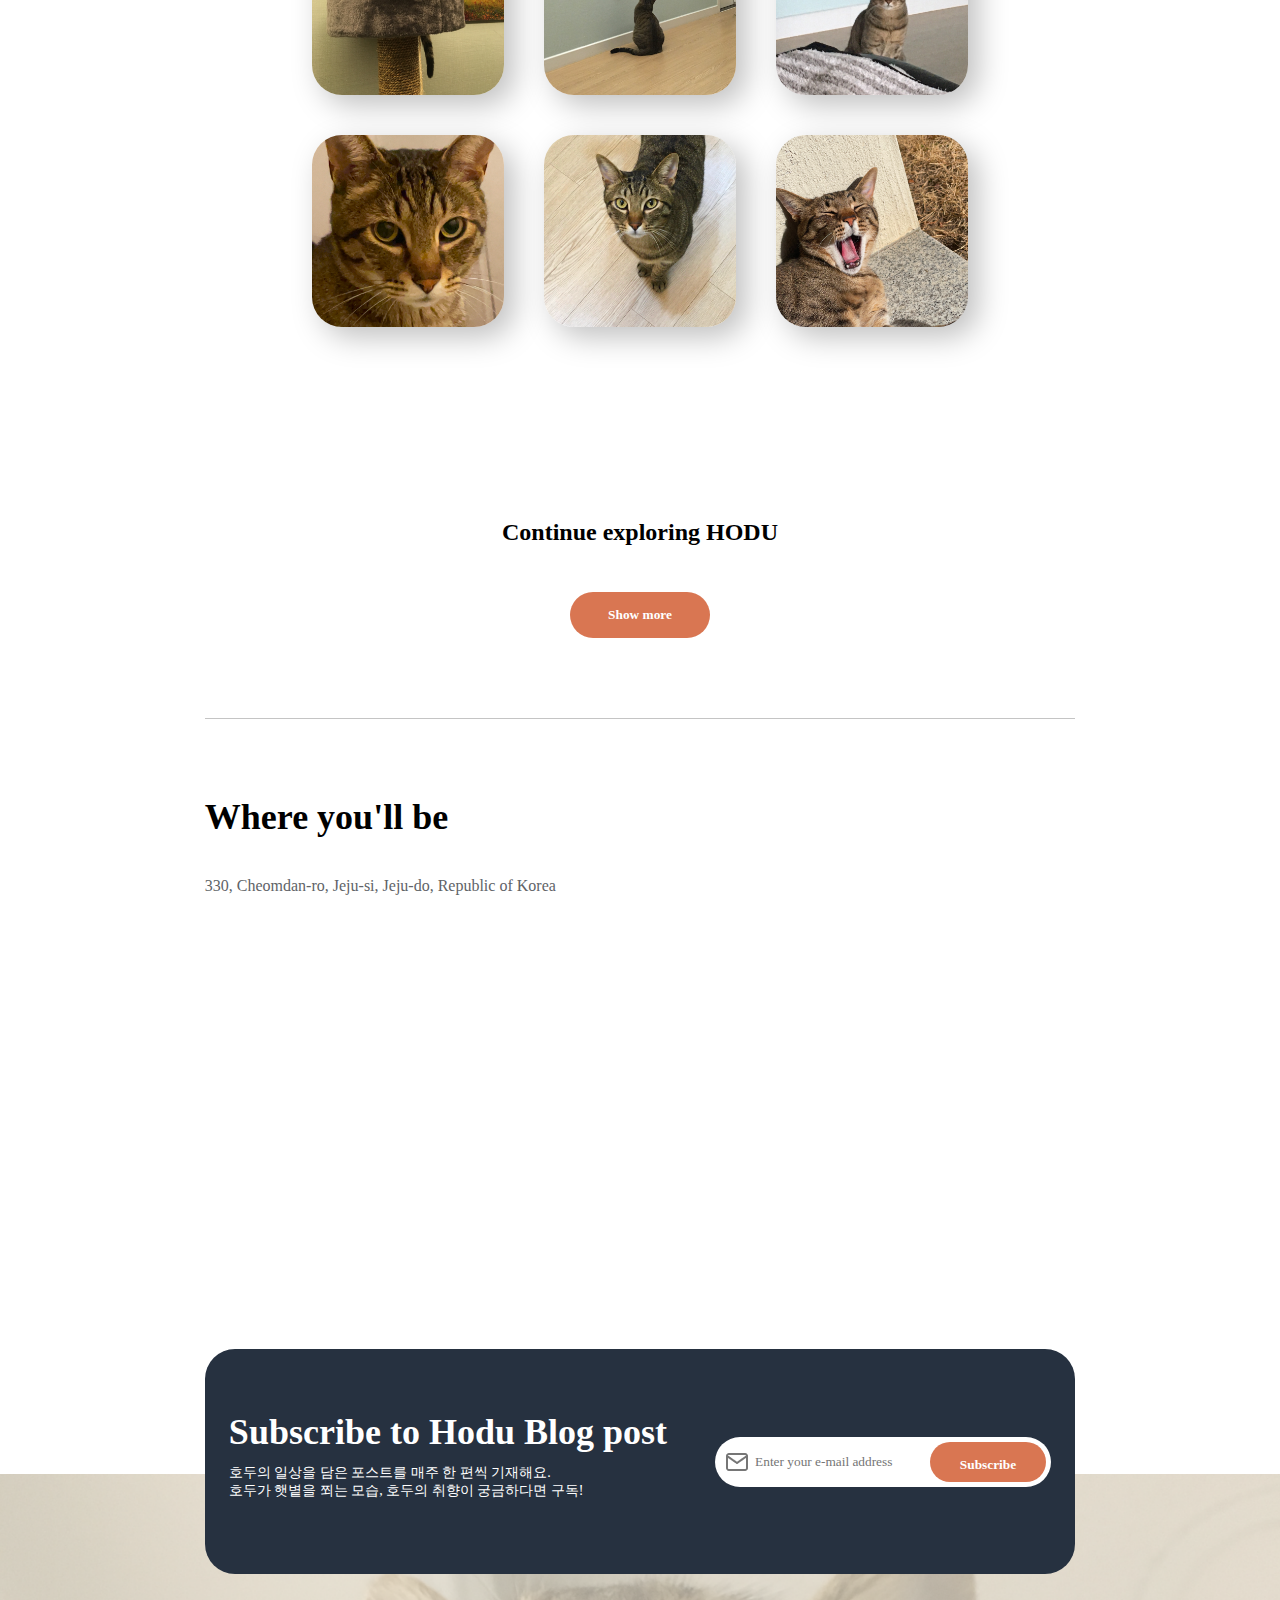
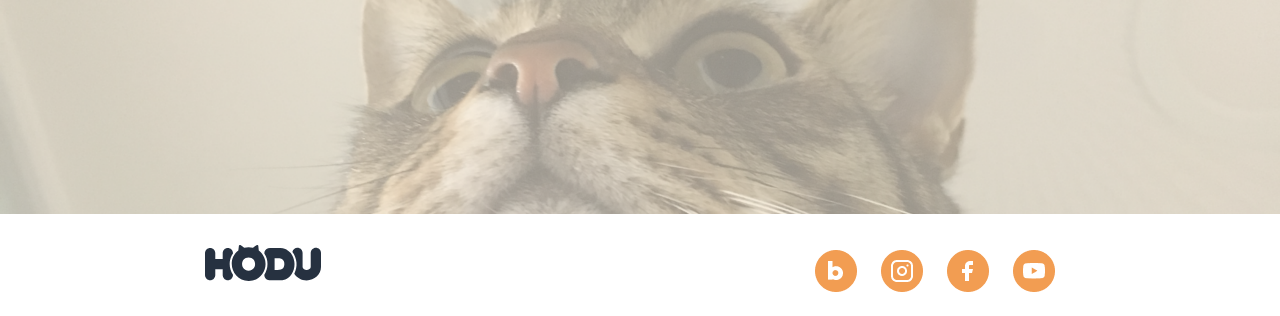
==== commit 2b34b4cd: "Update: img 태그 alt값 수정" ====
--- a/index.html
+++ b/index.html
@@ -15,7 +15,7 @@
       <nav>
         <div class="header-nav">
           <div class="header-nav-logo">
-            <img src="./media/Logo-fin.png" alt="HODU 로고">
+            <img src="./media/Logo-fin.png" alt="HODU logo">
           </div>
           <div class="header-nav-menu">
             <a href="#banner" class="header-nav-home">Home</a>
@@ -26,10 +26,11 @@
             </a>
           </div>
           <!-- 모바일 view start-->
-          <img class="header-nav-hamburger-icon" src="./media/menu.svg" alt="햄버거 메뉴 열기 아이콘">
+          <img class="header-nav-hamburger-icon" src="./media/menu.svg" alt="hamburger menu open icon">
           <div class="header-nav-hamburger-menu" id="header-nav-hamburger-menu">
             <ul id="menu">
-              <img class="header-nav-hamburger-close-icon" src="./media/arrow-right.svg" alt="햄버거 메뉴 닫기 아이콘">
+              <img class="header-nav-hamburger-close-icon" src="./media/arrow-right.svg"
+                alt="hamburger menu close icon">
               <a href="#">
                 <li class="menu-home">Home</li>
               </a>
@@ -62,19 +63,19 @@
 
           </a>
         </div>
-        <img class="header-banner-img" src="./media/img_cat_png.png" alt="banner-cat-with-head-in-box">
+        <img class="header-banner-img" src="./media/img_cat_png.png" alt="hodu the cat with his head in the box">
       </div>
     </div>
   </header>
 
   <main>
     <div class="scroll-button-wrap">
-      <img class="scroll-top-button" src="./media/scroll-top-btn.png" alt="footer-scrollTop-button">
-      <img class="scroll-down-button" src="./media/scroll-down-btn.png" alt="footer-scrollDown-button">
+      <img class="scroll-top-button" src="./media/scroll-top-btn.png" alt="scroll top button">
+      <img class="scroll-down-button" src="./media/scroll-down-btn.png" alt="scroll down button">
     </div>
 
     <div class="main-img-single" id="about">
-      <img class="main-single-img" src="./media/lying_hodu.png" alt="main-cat-lying-down">
+      <img class="main-single-img" src="./media/lying_hodu.png" alt="hodu the cat lying down">
       <div class="main-img-single-texts">
         <p class="main-img-single-main-text">Lorem Ipsum is simply<br>
           dummy text of the printing<br>
@@ -95,12 +96,12 @@
           Lorem Ipsum has been the industry's standard dummy text ever since the 1500s, when an unknown</p>
       </div>
       <div class="main-img-grid-container">
-        <img class="main-img-grid-item1" src="./media/img_1.png" alt="main-img-grid-cat-on-cat-tower">
-        <img class="main-img-grid-item2" src="./media/img_2.png" alt="main-img-grid-cat-staring-at-wall">
-        <img class="main-img-grid-item" src="./media/img_3.png" alt="main-img-grid-cat-staring-you">
-        <img class="main-img-grid-item" src="./media/img_1-1.png" alt="main-img-grid-cat-staring-you-with-big-eyes">
-        <img class="main-img-grid-item" src="./media/img_2-1.png" alt="main-img-grid-cat-staring-up-from-floor">
-        <img class="main-img-grid-item" src="./media/img_3-1.png" alt="main-img-grid-cat-yawning">
+        <img class="main-img-grid-item1" src="./media/img_1.png" alt="cat on a cat tower">
+        <img class="main-img-grid-item2" src="./media/img_2.png" alt="cat staring at the wall">
+        <img class="main-img-grid-item" src="./media/img_3.png" alt="cat staring at you">
+        <img class="main-img-grid-item" src="./media/img_1-1.png" alt="cat staring at you with big eyes">
+        <img class="main-img-grid-item" src="./media/img_2-1.png" alt="cat staring at you from the floor">
+        <img class="main-img-grid-item" src="./media/img_3-1.png" alt="cat yawning">
 
       </div>
       <div class="main-img-grid-text-below">
@@ -142,7 +143,7 @@
 
     <div class="main-subscribe-modal">
       <div class="modal-body">
-        <img src="./media/blushing-hodu.png">
+        <img src="./media/blushing-hodu.png" alt="hodu the cat blushing">
         <span class="main-subscribe-modal-text-bold">Thank you!</span>
         <p class="main-subscribe-modal-text-plain">Lorem Ipsum is simply dummy text of the printing industry.</p>
         <button class="main-subscribe-modal-button">OK! I Love HODU</button>
@@ -153,23 +154,23 @@
 
   <footer>
     <div class="footer-img-wrap">
-      <img class="footer-background" src="./media/img_5.png" alt="footer-background-cat">
+      <img class="footer-background" src="./media/img_5.png" alt="footer bggggackground image of hodu">
     </div>
     <div class="footer-logo-icons-menu-wrap">
       <div class="footer-logo-icons-wrap">
-        <img class="footer-logo" src="./media/Logo-fin.svg" alt="HODU 로고">
+        <img class="footer-logo" src="./media/Logo-fin.svg" alt="HODU logog">
         <div class="footer-icons-wrap">
           <a href="https://section.blog.naver.com/BlogHome.naver?directoryNo=0&currentPage=1&groupId=0" target="_blank">
-            <img src="./media/icon-blog.png" alt="blog-icon">
+            <img src="./media/icon-blog.png" alt="blog icon">
           </a>
           <a href="https://www.instagram.com/" target="_blank">
-            <img src="./media/icon-insta.png" alt="instagram-icon">
+            <img src="./media/icon-insta.png" alt="instagram icon">
           </a>
           <a href="https://www.facebook.com/?locale=ko_KR" target="_blank">
-            <img src="./media/icon-facebook.png" alt="facebook-con">
+            <img src="./media/icon-facebook.png" alt="facebook icon">
           </a>
           <a href="https://www.youtube.com/" target="_blank">
-            <img src="./media/icon-youtube.png" alt="youtube-icon">
+            <img src="./media/icon-youtube.png" alt="youtube icon">
           </a>
         </div>
       </div>
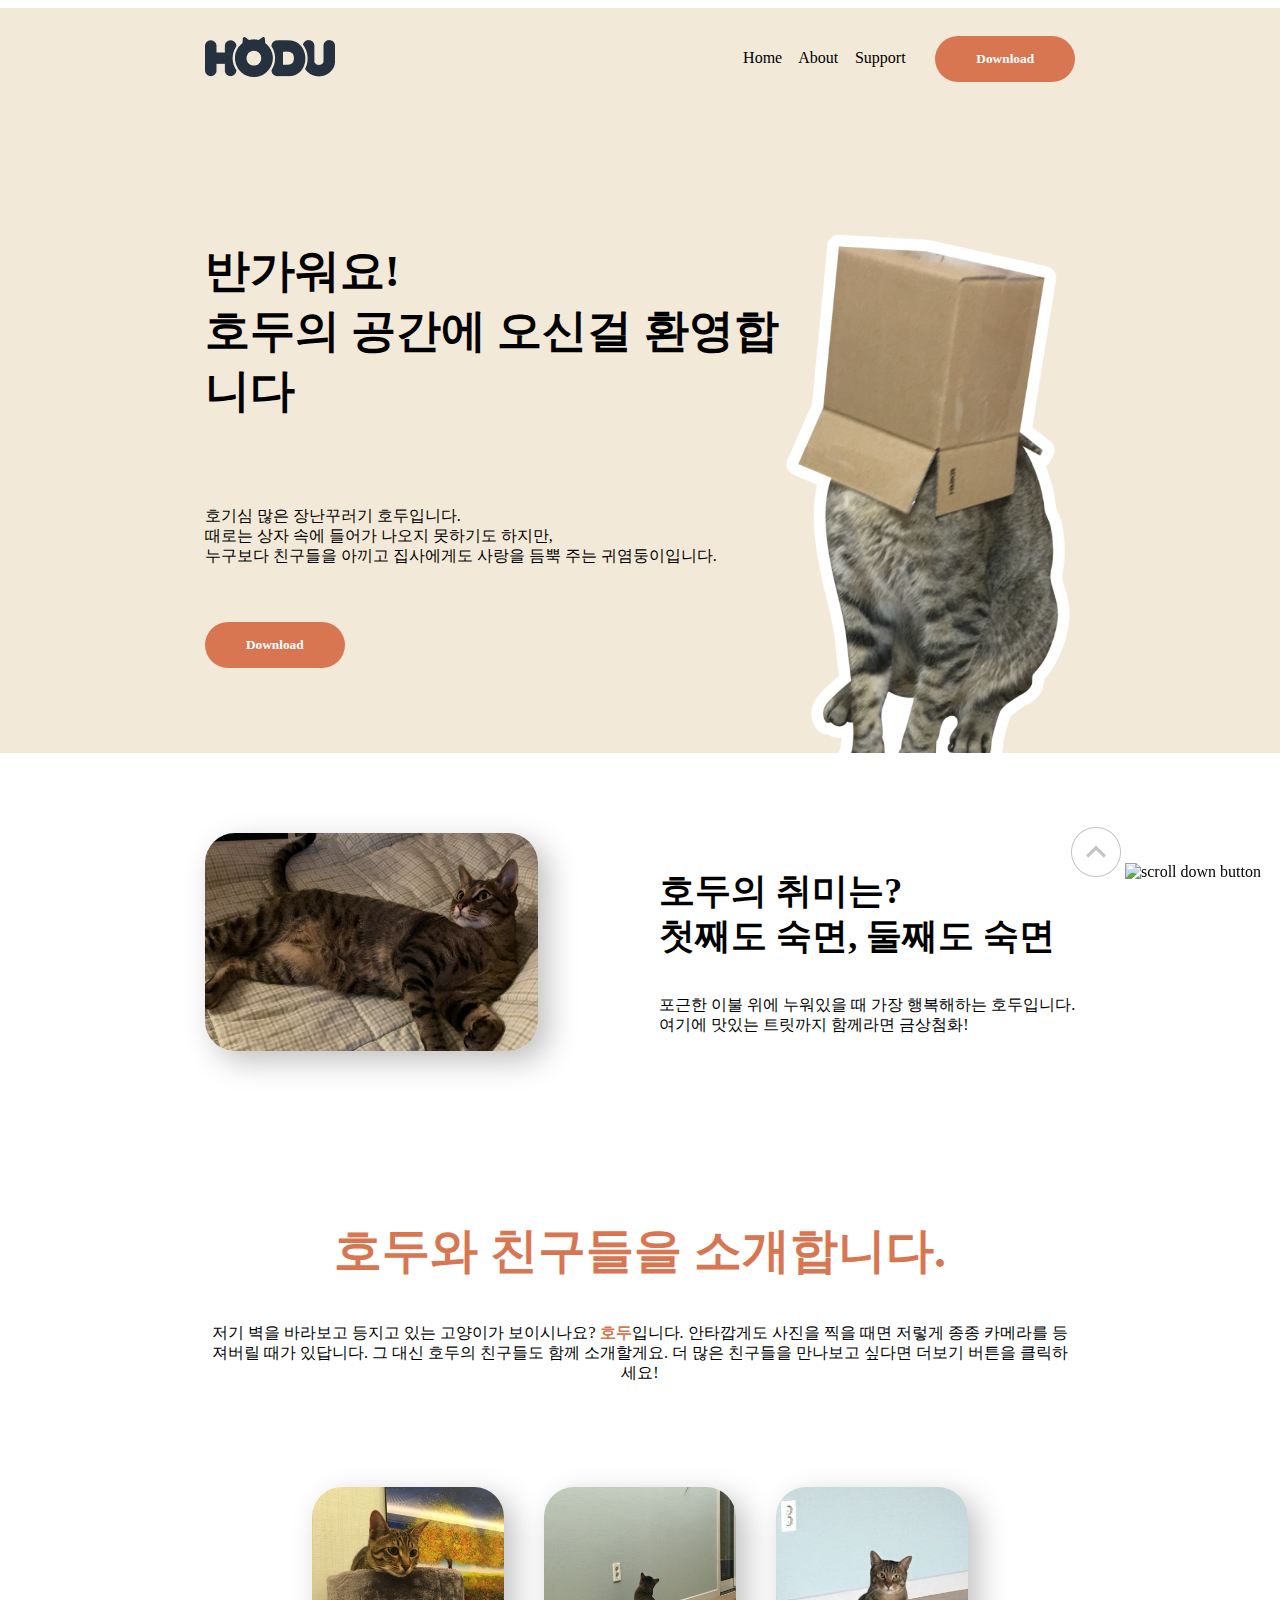
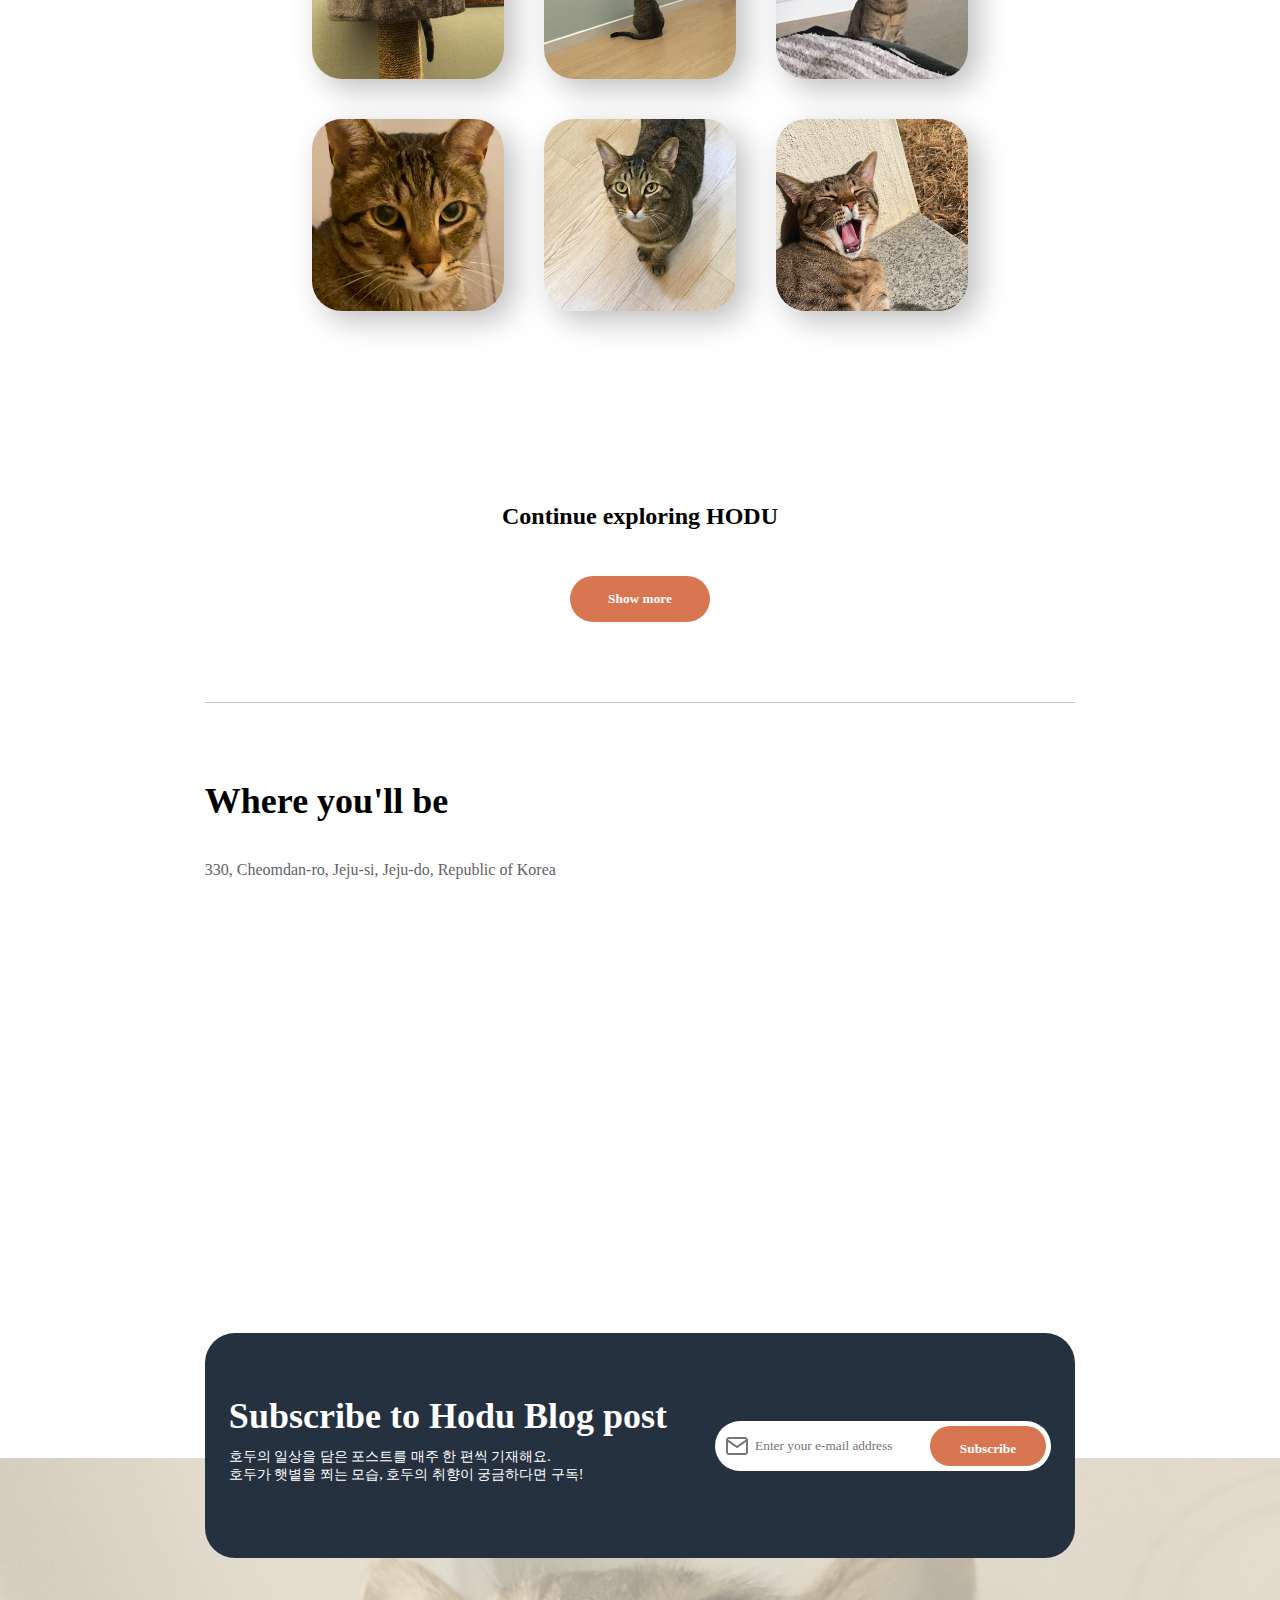
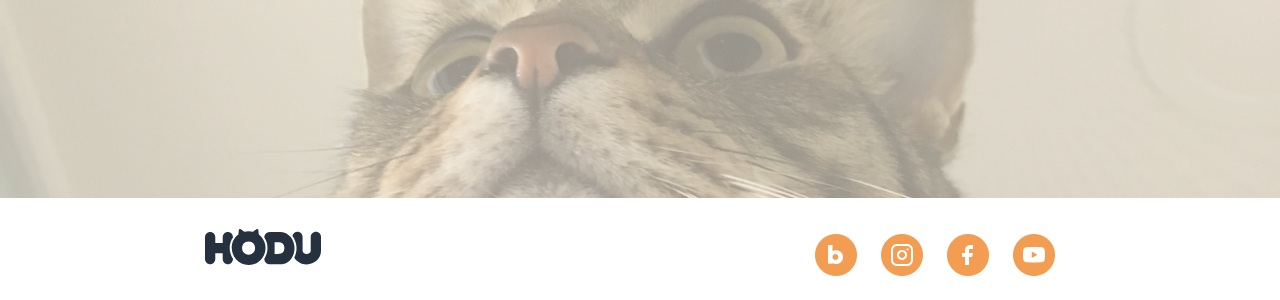
==== commit e61a1e2f: "Update: lorem 텍스트 수정" ====
--- a/index.html
+++ b/index.html
@@ -53,10 +53,9 @@
           <p class="header-banner-main-text">반가워요!<br> 호두의 공간에 오신걸 환영합니다
           </p>
           <p class="header-banner-sub-text">
-            Lorem Ipsum is simply dummy text of the printing and<br>
-            typesetting industry.<br>
-            Lorem Ipsum has been the industry's standard dummy text<br>
-            ever since the 1500s, when an unknown
+            호기심 많은 장난꾸러기 호두입니다.<br>
+            때로는 상자 속에 들어가 나오지 못하기도 하지만,<br>
+            누구보다 친구들을 아끼고 집사에게도 사랑을 듬뿍 주는 귀염둥이입니다.
           </p>
           <a href="./media/lying_hodu.png" download>
             <button href="" id="header-banner-download-button" class="header-nav-download-button">Download</button>
@@ -77,23 +76,21 @@
     <div class="main-img-single" id="about">
       <img class="main-single-img" src="./media/lying_hodu.png" alt="hodu the cat lying down">
       <div class="main-img-single-texts">
-        <p class="main-img-single-main-text">Lorem Ipsum is simply<br>
-          dummy text of the printing<br>
-          and dummy text
+        <p class="main-img-single-main-text">호두의 취미는?<br>
+          첫째도 숙면, 둘째도 숙면
         </p>
         <p class="main-img-single-sub-text">
-          Lorem Ipsum is simply dummy text of the printing and<br>
-          typesetting industry.
+          포근한 이불 위에 누워있을 때 가장 행복해하는 호두입니다.<br>
+          여기에 맛있는 트릿까지 함께라면 금상첨화!
         </p>
       </div>
     </div>
     <div class="main-img-grid">
       <div class="main-img-grid-texts">
-        <p class="main-img-grid-texts-bold">dummy text of the printing and dummy</p>
-        <p class="main-img-grid-texts-plain">Lorem Ipsum is simply <span class="main-img-grid-texts-colored">dummy
-            text</span> of the printing and typesetting
-          industry.
-          Lorem Ipsum has been the industry's standard dummy text ever since the 1500s, when an unknown</p>
+        <p class="main-img-grid-texts-bold">호두와 친구들을 소개합니다.</p>
+        <p class="main-img-grid-texts-plain">저기 벽을 바라보고 등지고 있는 고양이가 보이시나요? <span
+            class="main-img-grid-texts-colored">호두</span>입니다. 안타깝게도 사진을 찍을 때면 저렇게 종종 카메라를 등져버릴 때가 있답니다.
+          그 대신 호두의 친구들도 함께 소개할게요. 더 많은 친구들을 만나보고 싶다면 더보기 버튼을 클릭하세요! </p>
       </div>
       <div class="main-img-grid-container">
         <img class="main-img-grid-item1" src="./media/img_1.png" alt="cat on a cat tower">
